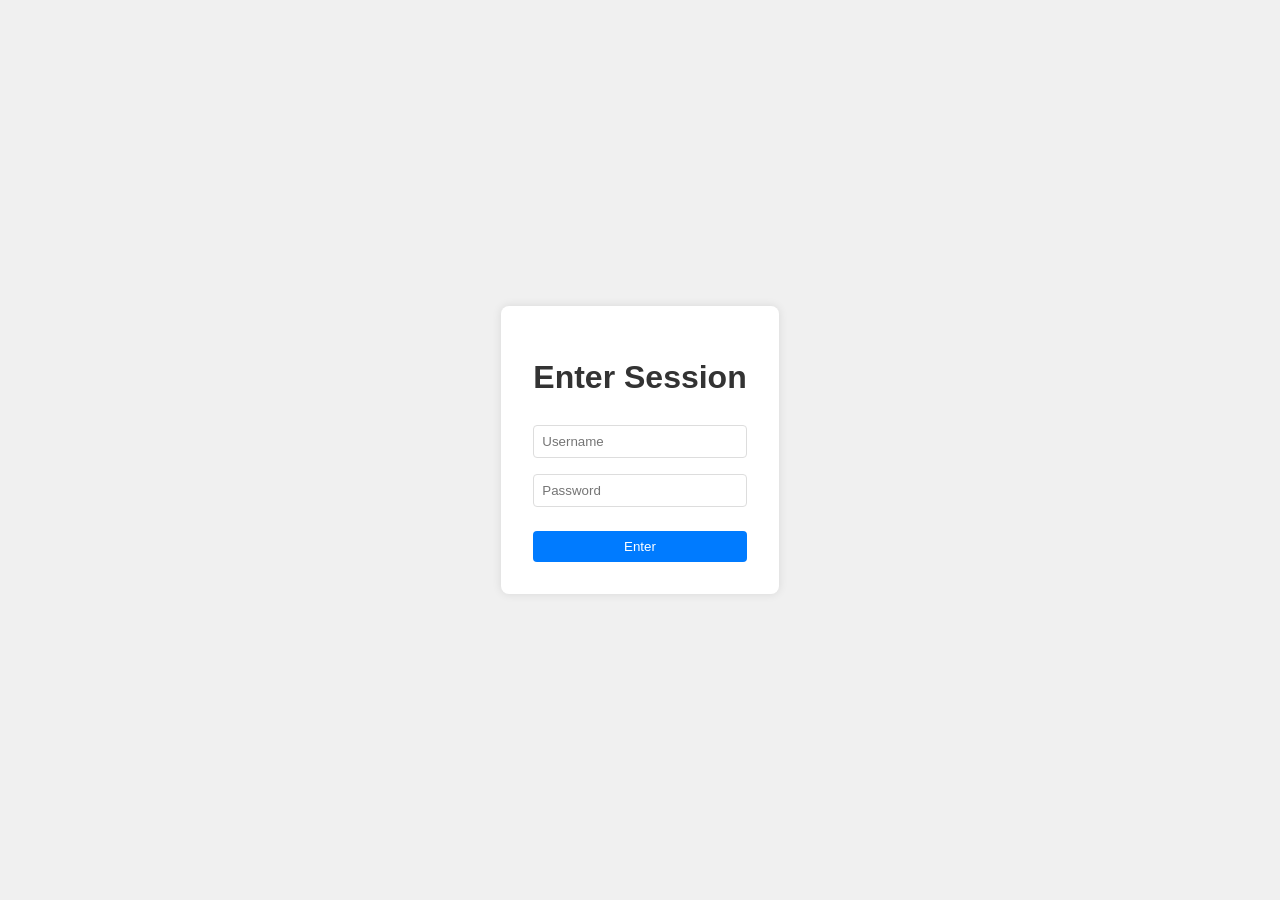
==== frontend/login.html @ fdd1a395 "Nguyên bản của a BL mình up lên trước nha, có gì tui sẽ prompt sau" ====
<!DOCTYPE html>
<html lang="en">
<head>
    <meta charset="UTF-8">
    <meta name="viewport" content="width=device-width, initial-scale=1.0">
    <title>Enter Session</title>
    <style>
        body {
            font-family: Arial, sans-serif;
            display: flex;
            justify-content: center;
            align-items: center;
            height: 100vh;
            margin: 0;
            background-color: #f0f0f0;
        }
        .login-container {
            background-color: white;
            padding: 2rem;
            border-radius: 8px;
            box-shadow: 0 0 10px rgba(0,0,0,0.1);
        }
        h1 {
            text-align: center;
            color: #333;
        }
        form {
            display: flex;
            flex-direction: column;
        }
        input {
            margin: 0.5rem 0;
            padding: 0.5rem;
            border: 1px solid #ddd;
            border-radius: 4px;
        }
        button {
            margin-top: 1rem;
            padding: 0.5rem;
            background-color: #007bff;
            color: white;
            border: none;
            border-radius: 4px;
            cursor: pointer;
        }
        button:hover {
            background-color: #0056b3;
        }
    </style>
</head>
<body>
    <div class="login-container">
        <h1>Enter Session</h1>
        <form id="login-form">
            <input type="text" id="username" placeholder="Username" required>
            <input type="password" id="password" placeholder="Password" required>
            <button type="submit">Enter</button>
        </form>
    </div>

    <script>
        document.getElementById('login-form').addEventListener('submit', async function(e) {
            e.preventDefault();
            const username = document.getElementById('username').value;
            const password = document.getElementById('password').value;
            
            // Perform login and fetch evaluation ID
            try {
                //const loginURL = "http://192.168.20.164:5000/api/v2/login";
                //const loginURL = "https://eventretrieval.one/api/v2/login";
                
                //const loginResponse = await fetch(loginURL, {
                //    method: "POST",
                  //  headers: {
                    //    'Content-Type': 'application/json'
                    //},
                    //body: JSON.stringify({
                    //    'username': username,
                    //    "password": password
                    //})
                //});

                //if (!loginResponse.ok) {
                  //  throw new Error('Login failed');
                //}

                //const loginData = await loginResponse.json();
                //const contestSessionID = loginData.sessionId;

                // Store the username and contestSessionID in localStorage
               // localStorage.setItem('userName', username);
                //localStorage.setItem('contestSessionID', contestSessionID);

                //const evaluationURL = `http://192.168.20.164:5000/api/v2/client/evaluation/list?session=${contestSessionID}`;
                //const evaluationURL = `https://eventretrieval.one/api/v2/client/evaluation/list?session=${contestSessionID}`;

                //const evaluationResponse = await fetch(evaluationURL, {
                //    method: "GET"
                //});

                //if (!evaluationResponse.ok) {
                //    throw new Error('Failed to fetch evaluation data');
                //}

                //const evaluationData = await evaluationResponse.json();
                //const evaluationID = evaluationData;
                // Store evaluationID in localStorage
                //localStorage.setItem('evaluationID',evaluationID[0].id);

                // Redirect to the main page
                window.location.href = '/index.html';
            } catch (error) {
                console.error('Error during login process:', error);
                alert('An error occurred during the login process. Please check your credentials and try again.');
            }
        });
    </script>
</body>
</html>
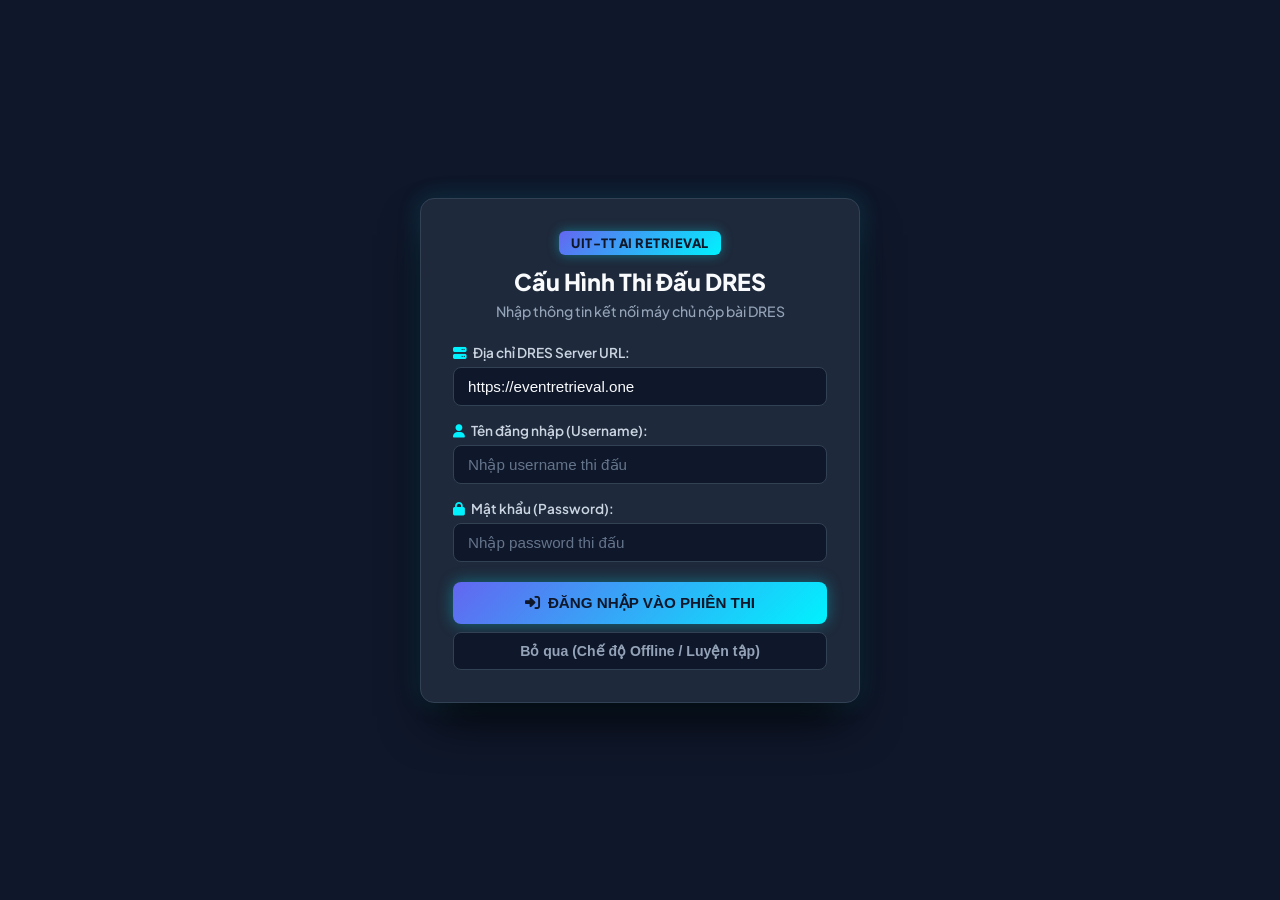
==== commit 66af335a: "hope" ====
--- a/frontend/login.html
+++ b/frontend/login.html
@@ -1,117 +1,302 @@
 <!DOCTYPE html>
-<html lang="en">
+<html lang="vi">
 <head>
     <meta charset="UTF-8">
     <meta name="viewport" content="width=device-width, initial-scale=1.0">
-    <title>Enter Session</title>
+    <title>Cấu Hình Phiên Thi Đấu DRES — AIC2026</title>
+    <link rel="icon" type="image/svg+xml" href="src/Img/favicon-robot.svg?v=5" />
+    <link rel="stylesheet" href="https://cdnjs.cloudflare.com/ajax/libs/font-awesome/6.4.0/css/all.min.css">
+    <link href="https://fonts.googleapis.com/css2?family=Plus+Jakarta+Sans:wght@400;500;600;700;800&display=swap" rel="stylesheet">
     <style>
+        * {
+            box-sizing: border-box;
+            margin: 0;
+            padding: 0;
+        }
         body {
-            font-family: Arial, sans-serif;
+            font-family: 'Plus Jakarta Sans', -apple-system, BlinkMacSystemFont, "Segoe UI", Roboto, sans-serif;
             display: flex;
             justify-content: center;
             align-items: center;
-            height: 100vh;
-            margin: 0;
-            background-color: #f0f0f0;
+            min-height: 100vh;
+            background-color: #0F172A;
+            color: #F8FAFC;
         }
         .login-container {
-            background-color: white;
-            padding: 2rem;
+            background-color: #1E293B;
+            border: 1px solid #334155;
+            padding: 32px;
+            border-radius: 14px;
+            box-shadow: 0 25px 50px -12px rgba(0, 0, 0, 0.9), 0 0 25px rgba(0, 242, 254, 0.15);
+            width: 100%;
+            max-width: 440px;
+        }
+        .login-header {
+            text-align: center;
+            margin-bottom: 24px;
+        }
+        .login-header .logo-badge {
+            display: inline-block;
+            background: linear-gradient(135deg, #6366F1 0%, #00F2FE 100%);
+            color: #0F172A;
+            font-weight: 800;
+            font-size: 0.8rem;
+            padding: 4px 12px;
+            border-radius: 6px;
+            letter-spacing: 0.5px;
+            margin-bottom: 12px;
+            box-shadow: 0 0 12px rgba(0, 242, 254, 0.35);
+        }
+        h1 {
+            font-size: 1.45rem;
+            font-weight: 800;
+            color: #F8FAFC;
+            margin-bottom: 6px;
+        }
+        p.subtitle {
+            font-size: 0.88rem;
+            color: #94A3B8;
+            font-weight: 500;
+        }
+        .form-group {
+            margin-bottom: 16px;
+        }
+        label {
+            display: block;
+            font-size: 0.85rem;
+            font-weight: 600;
+            color: #CBD5E1;
+            margin-bottom: 6px;
+        }
+        label i {
+            color: #00F2FE;
+            margin-right: 4px;
+        }
+        input {
+            width: 100%;
+            padding: 10px 14px;
+            border: 1px solid #334155;
             border-radius: 8px;
-            box-shadow: 0 0 10px rgba(0,0,0,0.1);
-        }
-        h1 {
+            background-color: #0F172A;
+            color: #F8FAFC;
+            font-size: 0.95rem;
+            font-weight: 500;
+            outline: none;
+            transition: all 0.2s ease;
+        }
+        input:focus {
+            border-color: #00F2FE;
+            box-shadow: 0 0 10px rgba(0, 242, 254, 0.3);
+            background-color: #0B1120;
+        }
+        input::placeholder {
+            color: #64748B;
+        }
+        .btn-submit {
+            margin-top: 20px;
+            width: 100%;
+            padding: 12px;
+            background: linear-gradient(135deg, #6366F1 0%, #00F2FE 100%);
+            color: #0F172A;
+            border: none;
+            border-radius: 8px;
+            font-size: 0.95rem;
+            font-weight: 800;
+            cursor: pointer;
+            transition: all 0.2s ease;
+            box-shadow: 0 0 15px rgba(0, 242, 254, 0.35);
+            display: flex;
+            justify-content: center;
+            align-items: center;
+            gap: 8px;
+        }
+        .btn-submit:hover {
+            background: linear-gradient(135deg, #4F46E5 0%, #00d2de 100%);
+            box-shadow: 0 0 25px rgba(0, 242, 254, 0.5);
+            transform: translateY(-1px);
+        }
+        .btn-submit:active {
+            transform: translateY(0);
+        }
+        .btn-skip {
+            margin-top: 8px;
+            width: 100%;
+            padding: 10px;
+            background-color: #0F172A;
+            color: #94A3B8;
+            border: 1px solid #334155;
+            border-radius: 8px;
+            font-size: 0.88rem;
+            font-weight: 600;
+            cursor: pointer;
+            transition: all 0.2s ease;
+        }
+        .btn-skip:hover {
+            background-color: #273549;
+            border-color: #00F2FE;
+            color: #00F2FE;
+        }
+        #status-msg {
+            margin-top: 16px;
+            font-size: 0.88rem;
+            padding: 12px;
+            border-radius: 8px;
+            display: none;
+            font-weight: 600;
             text-align: center;
-            color: #333;
-        }
-        form {
-            display: flex;
-            flex-direction: column;
-        }
-        input {
-            margin: 0.5rem 0;
-            padding: 0.5rem;
-            border: 1px solid #ddd;
-            border-radius: 4px;
-        }
-        button {
-            margin-top: 1rem;
-            padding: 0.5rem;
-            background-color: #007bff;
-            color: white;
-            border: none;
-            border-radius: 4px;
-            cursor: pointer;
-        }
-        button:hover {
-            background-color: #0056b3;
+        }
+        .status-error {
+            background-color: rgba(239, 68, 68, 0.15);
+            border: 1px solid #EF4444;
+            color: #FCA5A5;
+        }
+        .status-success {
+            background-color: rgba(0, 242, 254, 0.15);
+            border: 1px solid #00F2FE;
+            color: #00F2FE;
+            box-shadow: 0 0 12px rgba(0, 242, 254, 0.25);
         }
     </style>
 </head>
 <body>
     <div class="login-container">
-        <h1>Enter Session</h1>
+        <div class="login-header">
+            <span class="logo-badge">UIT-TT AI RETRIEVAL</span>
+            <h1>Cấu Hình Thi Đấu DRES</h1>
+            <p class="subtitle">Nhập thông tin kết nối máy chủ nộp bài DRES</p>
+        </div>
+
         <form id="login-form">
-            <input type="text" id="username" placeholder="Username" required>
-            <input type="password" id="password" placeholder="Password" required>
-            <button type="submit">Enter</button>
+            <div class="form-group">
+                <label for="dres_url"><i class="fa-solid fa-server"></i> Địa chỉ DRES Server URL:</label>
+                <input type="text" id="dres_url" placeholder="https://eventretrieval.one hoặc http://192.168.20.164:5000" value="https://eventretrieval.one" required>
+            </div>
+
+            <div class="form-group">
+                <label for="username"><i class="fa-solid fa-user"></i> Tên đăng nhập (Username):</label>
+                <input type="text" id="username" placeholder="Nhập username thi đấu" required>
+            </div>
+
+            <div class="form-group">
+                <label for="password"><i class="fa-solid fa-lock"></i> Mật khẩu (Password):</label>
+                <input type="password" id="password" placeholder="Nhập password thi đấu" required>
+            </div>
+
+            <button type="submit" class="btn-submit" id="submit-btn">
+                <i class="fa-solid fa-right-to-bracket"></i> ĐĂNG NHẬP VÀO PHIÊN THI
+            </button>
+            <button type="button" class="btn-skip" onclick="window.location.href='index.html'">
+                Bỏ qua (Chế độ Offline / Luyện tập)
+            </button>
         </form>
+
+        <div id="status-msg"></div>
     </div>
 
     <script>
+        const savedUrl = localStorage.getItem('dresBaseUrl');
+        if (savedUrl) {
+            document.getElementById('dres_url').value = savedUrl;
+        }
+        const savedUser = localStorage.getItem('userName');
+        if (savedUser) {
+            document.getElementById('username').value = savedUser;
+        }
+
         document.getElementById('login-form').addEventListener('submit', async function(e) {
             e.preventDefault();
-            const username = document.getElementById('username').value;
-            const password = document.getElementById('password').value;
-            
-            // Perform login and fetch evaluation ID
+            const dresBase = document.getElementById('dres_url').value.trim().replace(/\/+$/, '');
+            const username = document.getElementById('username').value.trim();
+            const password = document.getElementById('password').value.trim();
+            const statusMsg = document.getElementById('status-msg');
+            const submitBtn = document.getElementById('submit-btn');
+
+            statusMsg.style.display = 'block';
+            statusMsg.className = 'status-success';
+            statusMsg.textContent = '⏳ Đang kết nối tới máy chủ DRES...';
+            submitBtn.disabled = true;
+
             try {
-                //const loginURL = "http://192.168.20.164:5000/api/v2/login";
-                //const loginURL = "https://eventretrieval.one/api/v2/login";
-                
-                //const loginResponse = await fetch(loginURL, {
-                //    method: "POST",
-                  //  headers: {
-                    //    'Content-Type': 'application/json'
-                    //},
-                    //body: JSON.stringify({
-                    //    'username': username,
-                    //    "password": password
-                    //})
-                //});
-
-                //if (!loginResponse.ok) {
-                  //  throw new Error('Login failed');
-                //}
-
-                //const loginData = await loginResponse.json();
-                //const contestSessionID = loginData.sessionId;
-
-                // Store the username and contestSessionID in localStorage
-               // localStorage.setItem('userName', username);
-                //localStorage.setItem('contestSessionID', contestSessionID);
-
-                //const evaluationURL = `http://192.168.20.164:5000/api/v2/client/evaluation/list?session=${contestSessionID}`;
-                //const evaluationURL = `https://eventretrieval.one/api/v2/client/evaluation/list?session=${contestSessionID}`;
-
-                //const evaluationResponse = await fetch(evaluationURL, {
-                //    method: "GET"
-                //});
-
-                //if (!evaluationResponse.ok) {
-                //    throw new Error('Failed to fetch evaluation data');
-                //}
-
-                //const evaluationData = await evaluationResponse.json();
-                //const evaluationID = evaluationData;
-                // Store evaluationID in localStorage
-                //localStorage.setItem('evaluationID',evaluationID[0].id);
-
-                // Redirect to the main page
-                window.location.href = '/index.html';
+                localStorage.setItem('dresBaseUrl', dresBase);
+
+                // Use Backend Proxy first to completely bypass browser CORS limitations
+                let loginSuccess = false;
+                let contestSessionID = null;
+                let evaluationID = null;
+
+                try {
+                    const proxyResp = await fetch('http://localhost:8000/api/dres/login', {
+                        method: "POST",
+                        headers: { 'Content-Type': 'application/json' },
+                        body: JSON.stringify({ dres_url: dresBase, username, password })
+                    });
+                    if (proxyResp.ok) {
+                        const pData = await proxyResp.json();
+                        if (pData.sessionId) {
+                            contestSessionID = pData.sessionId;
+                            evaluationID = pData.evaluationID;
+                            loginSuccess = true;
+                        }
+                    }
+                } catch (proxyErr) {
+                    console.warn("Proxy attempt failed, trying direct fetch:", proxyErr);
+                }
+
+                // Direct fallback
+                if (!loginSuccess) {
+                    const loginResponse = await fetch(`${dresBase}/api/v2/login`, {
+                        method: "POST",
+                        headers: { 'Content-Type': 'application/json' },
+                        body: JSON.stringify({ username, password })
+                    });
+
+                    if (loginResponse.ok) {
+                        const loginData = await loginResponse.json();
+                        contestSessionID = loginData.sessionId;
+                        loginSuccess = true;
+
+                        try {
+                            const evalResponse = await fetch(`${dresBase}/api/v2/client/evaluation/list?session=${contestSessionID}`);
+                            if (evalResponse.ok) {
+                                const evalData = await evalResponse.json();
+                                if (evalData && evalData.length > 0) {
+                                    evaluationID = evalData[0].id;
+                                }
+                            }
+                        } catch (evalErr) {
+                            console.warn('Không thể tự động lấy evaluation list:', evalErr);
+                        }
+                    } else {
+                        const errText = await loginResponse.text();
+                        statusMsg.className = 'status-error';
+                        statusMsg.textContent = `❌ Đăng nhập thất bại (${loginResponse.status}): ${errText}`;
+                        submitBtn.disabled = false;
+                        return;
+                    }
+                }
+
+                if (loginSuccess && contestSessionID) {
+                    localStorage.setItem('userName', username);
+                    localStorage.setItem('contestSessionID', contestSessionID);
+                    if (evaluationID) {
+                        localStorage.setItem('evaluationID', evaluationID);
+                    }
+
+                    statusMsg.className = 'status-success';
+                    statusMsg.textContent = '✅ Đăng nhập phiên thi thành công! Đang chuyển vào hệ thống...';
+                    setTimeout(() => {
+                        window.location.href = 'index.html';
+                    }, 800);
+                } else {
+                    statusMsg.className = 'status-error';
+                    statusMsg.textContent = '❌ Không nhận được Session ID từ máy chủ DRES. Vui lòng kiểm tra lại tài khoản!';
+                    submitBtn.disabled = false;
+                }
             } catch (error) {
                 console.error('Error during login process:', error);
-                alert('An error occurred during the login process. Please check your credentials and try again.');
+                statusMsg.className = 'status-error';
+                statusMsg.textContent = `❌ Không thể kết nối tới server: ${dresBase}. Lỗi: ${error.message}`;
+                submitBtn.disabled = false;
             }
         });
     </script>
